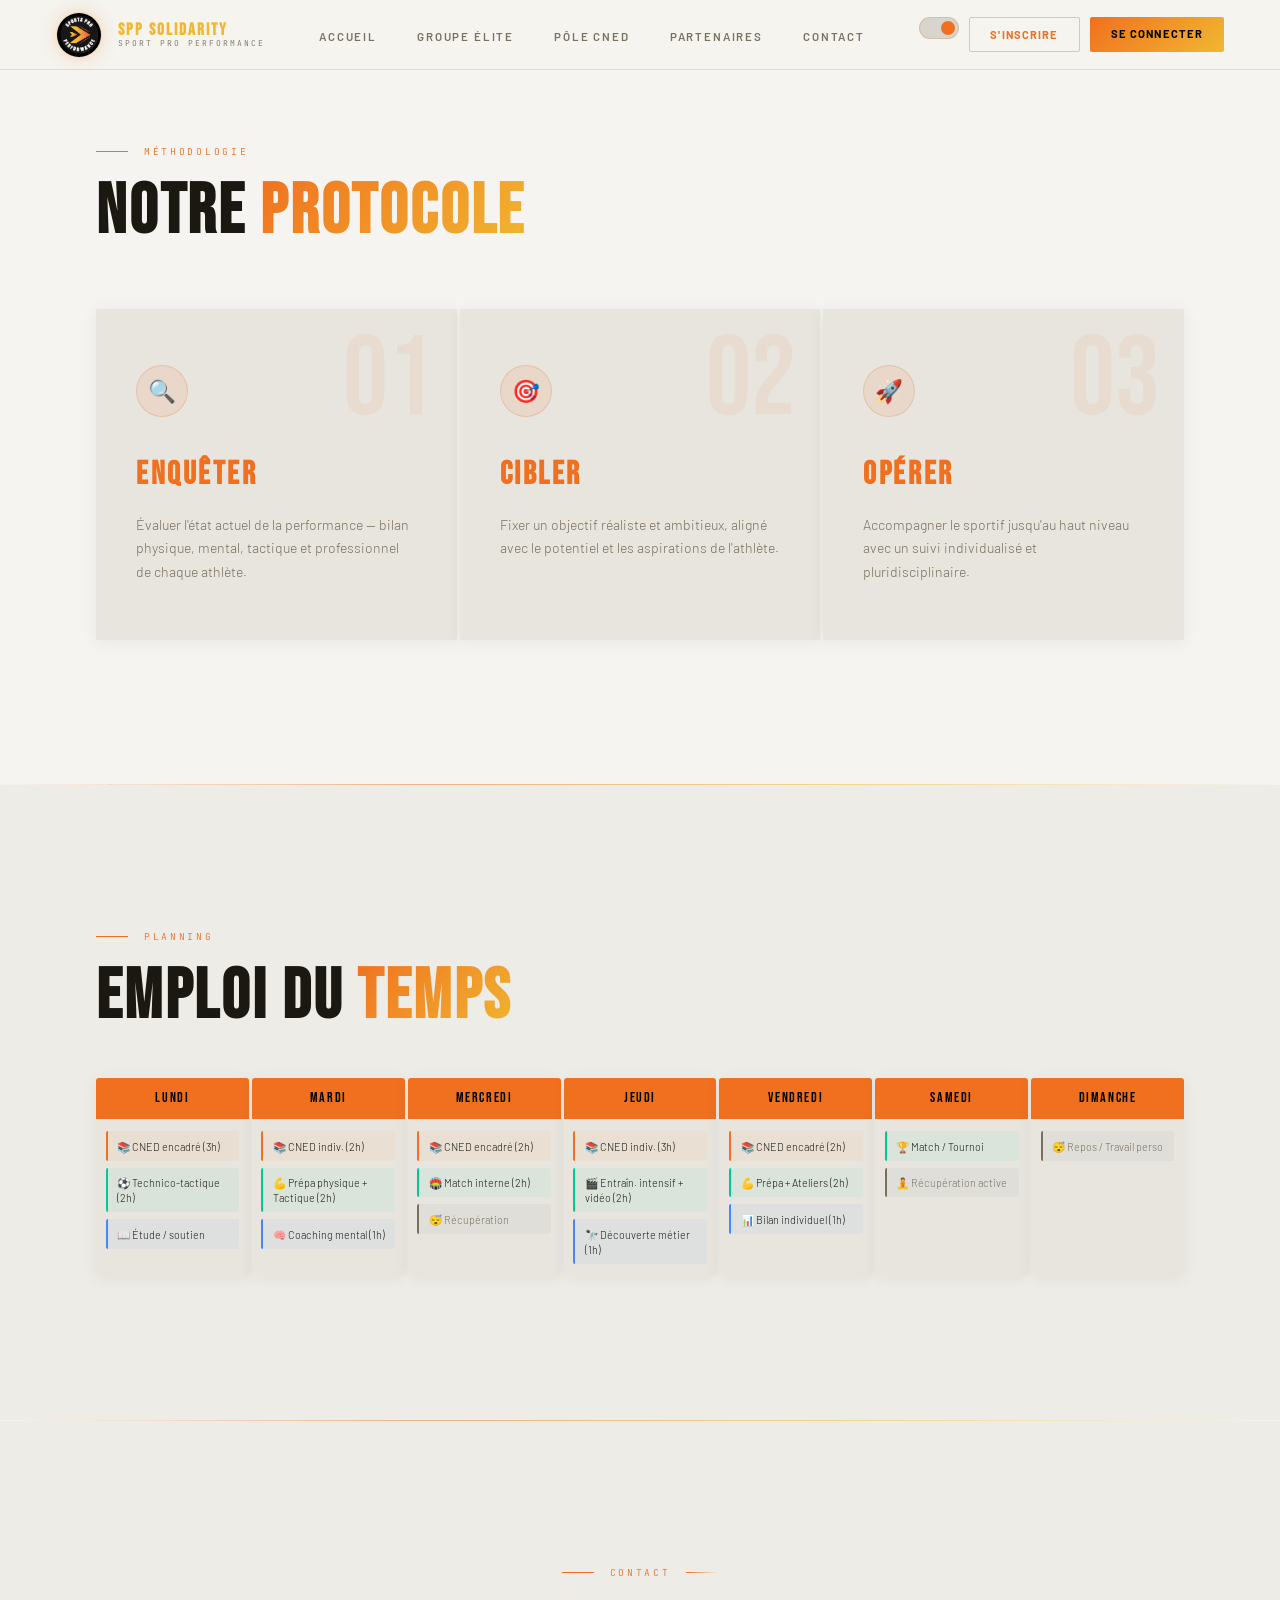
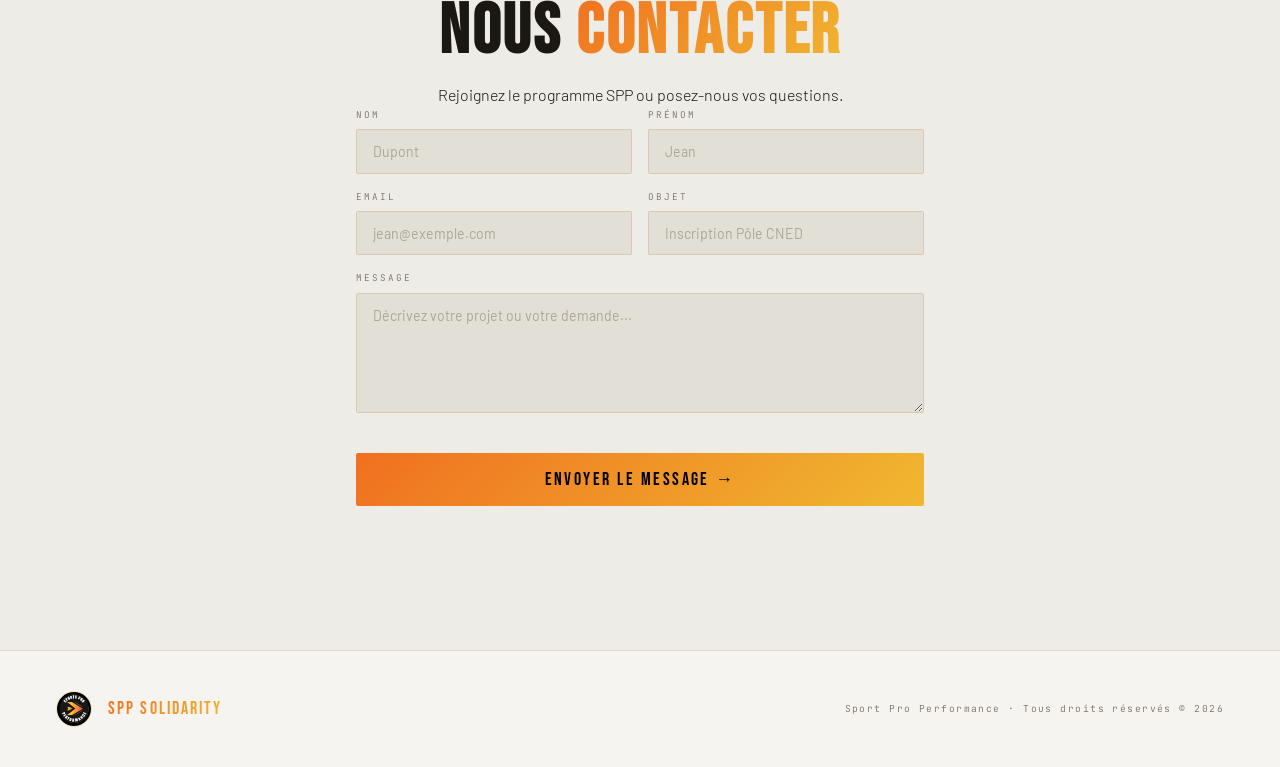
==== page2.html @ 74d5d593 "maj1" ====
<!DOCTYPE html>
<html lang="fr">
<head>
<meta charset="UTF-8">
<meta name="viewport" content="width=device-width, initial-scale=1.0">
<title>Groupe Élite — SPP Solidarity</title>
<meta name="description" content="Protocole d'entraînement du Groupe Élite SPP : enquêter, cibler, opérer. Planning hebdomadaire et accompagnement pluridisciplinaire.">
<link rel="icon" href="img/logo.png" type="image/png">
<link rel="preconnect" href="https://fonts.googleapis.com">
<link href="https://fonts.googleapis.com/css2?family=Bebas+Neue&family=Barlow:wght@300;400;600;700&family=JetBrains+Mono:wght@400;700&display=swap" rel="stylesheet">
<link rel="stylesheet" href="spp.css">
</head>
<body>

<canvas id="hero-canvas"></canvas>

<!-- NAV -->
<nav>
  <a class="nav-brand" href="index.html">
    <img src="LOGO_PLACEHOLDER" alt="SPP" class="nav-logo-img">
    <div class="nav-brand-text">
      <strong>SPP SOLIDARITY</strong>
      <span>Sport Pro Performance</span>
    </div>
  </a>
  <ul class="nav-links">
    <li><a href="index.html">Accueil</a></li>
    <li><a href="page2.html">Groupe Élite</a></li>
    <li><a href="page3.html">Pôle CNED</a></li>
    <li><a href="page4.html">Partenaires</a></li>
    <li><a href="index.html#contact">Contact</a></li>
  </ul>
  <div class="nav-ctas">
    <button id="theme-toggle" title="Basculer thème" aria-label="Toggle theme"></button>
    <a href="off.html" class="btn btn-ghost">S'inscrire</a>
    <a href="off.html" class="btn btn-cta">Se connecter</a>
  </div>
</nav>

<!-- PROTOCOL -->
<section class="protocol">
  <div class="wrap">
    <div class="reveal">
      <div class="section-meta">
        <div class="section-meta-line"></div>
        <span class="section-meta-label">Méthodologie</span>
      </div>
      <h2 class="section-title">Notre <em>protocole</em></h2>
    </div>
    <div class="protocol-steps">
      <div class="pstep reveal">
        <div class="pstep-bg-num">01</div>
        <div class="pstep-icon">🔍</div>
        <h3>Enquêter</h3>
        <p>Évaluer l'état actuel de la performance — bilan physique, mental, tactique et professionnel de chaque athlète.</p>
        <div class="pstep-stripe"></div>
      </div>
      <div class="pstep reveal" style="transition-delay:.1s">
        <div class="pstep-bg-num">02</div>
        <div class="pstep-icon">🎯</div>
        <h3>Cibler</h3>
        <p>Fixer un objectif réaliste et ambitieux, aligné avec le potentiel et les aspirations de l'athlète.</p>
        <div class="pstep-stripe"></div>
      </div>
      <div class="pstep reveal" style="transition-delay:.2s">
        <div class="pstep-bg-num">03</div>
        <div class="pstep-icon">🚀</div>
        <h3>Opérer</h3>
        <p>Accompagner le sportif jusqu'au haut niveau avec un suivi individualisé et pluridisciplinaire.</p>
        <div class="pstep-stripe"></div>
      </div>
    </div>
  </div>
</section>

<div class="grad-divider"></div>



<!-- PLANNING -->
<section class="planning">
  <div class="wrap">
    <div class="reveal">
      <div class="section-meta">
        <div class="section-meta-line"></div>
        <span class="section-meta-label">Planning</span>
      </div>
      <h2 class="section-title">Emploi du <em>temps</em></h2>
    </div>
    <div class="week-grid reveal">
      <div class="day">
        <div class="day-head">Lundi</div>
        <div class="day-slots">
          <div class="slot">📚 CNED encadré (3h)</div>
          <div class="slot s">⚽ Technico-tactique (2h)</div>
          <div class="slot m">📖 Étude / soutien</div>
        </div>
      </div>
      <div class="day">
        <div class="day-head">Mardi</div>
        <div class="day-slots">
          <div class="slot">📚 CNED indiv. (2h)</div>
          <div class="slot s">💪 Prépa physique + Tactique (2h)</div>
          <div class="slot m">🧠 Coaching mental (1h)</div>
        </div>
      </div>
      <div class="day">
        <div class="day-head">Mercredi</div>
        <div class="day-slots">
          <div class="slot">📚 CNED encadré (2h)</div>
          <div class="slot s">🏟️ Match interne (2h)</div>
          <div class="slot r">😴 Récupération</div>
        </div>
      </div>
      <div class="day">
        <div class="day-head">Jeudi</div>
        <div class="day-slots">
          <div class="slot">📚 CNED indiv. (3h)</div>
          <div class="slot s">🎬 Entraîn. intensif + vidéo (2h)</div>
          <div class="slot m">🔭 Découverte métier (1h)</div>
        </div>
      </div>
      <div class="day">
        <div class="day-head">Vendredi</div>
        <div class="day-slots">
          <div class="slot">📚 CNED encadré (2h)</div>
          <div class="slot s">💪 Prépa + Ateliers (2h)</div>
          <div class="slot m">📊 Bilan individuel (1h)</div>
        </div>
      </div>
      <div class="day">
        <div class="day-head">Samedi</div>
        <div class="day-slots">
          <div class="slot s">🏆 Match / Tournoi</div>
          <div class="slot r">🧘 Récupération active</div>
        </div>
      </div>
      <div class="day">
        <div class="day-head">Dimanche</div>
        <div class="day-slots">
          <div class="slot r">😴 Repos / Travail perso</div>
        </div>
      </div>
    </div>
  </div>
</section>



<div class="grad-divider"></div>

<!-- CONTACT -->
<section class="contact" id="contact">
  <div class="contact-inner">
    <div class="reveal">
      <div class="section-meta" style="justify-content:center">
        <div class="section-meta-line"></div>
        <span class="section-meta-label">Contact</span>
        <div class="section-meta-line" style="background:linear-gradient(to left, transparent, var(--orange))"></div>
      </div>
      <h2 class="section-title">Nous <em>contacter</em></h2>
      <p>Rejoignez le programme SPP ou posez-nous vos questions.</p>
    </div>
    <div class="form-grid reveal">
      <div class="fg"><label>Nom</label><input type="text" placeholder="Dupont"></div>
      <div class="fg"><label>Prénom</label><input type="text" placeholder="Jean"></div>
      <div class="fg"><label>Email</label><input type="email" placeholder="jean@exemple.com"></div>
      <div class="fg"><label>Objet</label><input type="text" placeholder="Inscription Pôle CNED"></div>
      <div class="fg full"><label>Message</label><textarea placeholder="Décrivez votre projet ou votre demande..."></textarea></div>
      <div class="full"><button class="btn-submit" id="submitBtn">Envoyer le message →</button></div>
    </div>
  </div>
</section>

<!-- FOOTER -->
<footer>
  <div class="footer-left">
    <img src="LOGO_PLACEHOLDER" alt="SPP" class="footer-logo-img">
    <span class="footer-brand">SPP SOLIDARITY</span>
  </div>
  <div class="footer-right">Sport Pro Performance · Tous droits réservés © 2026</div>
</footer>
<script src="spp.js"></script>
</body>
</html>
---- spp.css ----
:root {
  --bg: #050608;
  --surface: #0a0c0f;
  --card: #0f1217;
  --card2: #131720;
  --orange: #f07020;
  --orange2: #f89030;
  --gold: #f0b830;
  --gold2: #ffd060;
  --text: #eceef5;
  --muted: #606880;
  --faint: rgba(240,112,32,0.12);
  --border: rgba(240,112,32,0.14);
  --border2: rgba(240,184,48,0.1);
  --grad: linear-gradient(135deg, var(--orange), var(--gold));
  --font-head: 'Bebas Neue', sans-serif;
  --font-body: 'Barlow', sans-serif;
  --font-mono: 'JetBrains Mono', monospace;
}

*, *::before, *::after { margin:0; padding:0; box-sizing:border-box; }
html { scroll-behavior:smooth; }
body {
  background: var(--bg);
  color: var(--text);
  font-family: var(--font-body);
  font-weight: 300;
  overflow-x: hidden;
  line-height: 1.6;
}

/* ── CANVAS ── */
#hero-canvas {
  position: fixed;
  top:0; left:0; width:100%; height:100%;
  z-index:0; pointer-events:none;
}

/* ── NAV ── */
nav {
  position: fixed;
  top:0; left:0; right:0;
  z-index:200;
  height: 70px;
  display: flex;
  align-items: center;
  justify-content: space-between;
  padding: 0 3.5rem;
  background: rgba(5,6,8,0.92);
  backdrop-filter: blur(24px) saturate(180%);
  border-bottom: 1px solid var(--border);
}

.nav-brand {
  display: flex;
  align-items: center;
  gap: 1rem;
  text-decoration: none;
}
.nav-logo-img {
  width: 46px;
  height: 46px;
  border-radius: 50%;
  object-fit: cover;
  border: 1.5px solid rgba(240,184,48,0.4);
  box-shadow: 0 0 16px rgba(240,112,32,0.25);
}
.nav-brand-text { display:flex; flex-direction:column; line-height:1.1; }
.nav-brand-text strong {
  font-family: var(--font-head);
  font-size: 1.05rem;
  letter-spacing: .12em;
  color: var(--gold);
}
.nav-brand-text span {
  font-family: var(--font-mono);
  font-size: .5rem;
  letter-spacing: .25em;
  text-transform: uppercase;
  color: var(--muted);
}

.nav-links { display:flex; gap:2.5rem; list-style:none; }
.nav-links a {
  font-size:.72rem; font-weight:600;
  letter-spacing:.16em; text-transform:uppercase;
  color:var(--muted); text-decoration:none;
  transition:color .2s;
}
.nav-links a:hover { color:var(--orange); }

.nav-ctas { display:flex; gap:.6rem; }

.btn {
  font-size:.7rem; font-weight:700;
  letter-spacing:.1em; text-transform:uppercase;
  padding:.5rem 1.3rem; border-radius:2px;
  text-decoration:none; cursor:pointer;
  border:none; transition:all .2s;
  font-family: var(--font-body);
}
.btn-ghost {
  background:transparent;
  border:1px solid rgba(240,112,32,.4);
  color: var(--orange);
}
.btn-ghost:hover { border-color:var(--orange); background:rgba(240,112,32,.08); }
.btn-cta {
  background: var(--grad);
  color:#000;
}
.btn-cta:hover { filter:brightness(1.1); transform:translateY(-1px); }

/* ── HERO ── */
.hero {
  position:relative; z-index:1;
  min-height:100vh;
  display:flex; flex-direction:column;
  align-items:center; justify-content:center;
  text-align:center;
  padding: 8rem 2rem 6rem;
}

.hero-eyebrow {
  display:flex; align-items:center; gap:1rem;
  margin-bottom:2.5rem;
  animation: fadeUp .7s .2s both;
}
.hero-eyebrow-line {
  width: 40px; height:1px;
  background: linear-gradient(to right, transparent, var(--orange));
}
.hero-eyebrow-text {
  font-family: var(--font-mono);
  font-size:.62rem; letter-spacing:.28em;
  text-transform:uppercase; color:var(--orange);
}
.hero-eyebrow-line.r {
  background: linear-gradient(to left, transparent, var(--orange));
}

.hero-logo {
  width:130px; height:130px;
  border-radius:50%;
  border:2px solid rgba(240,184,48,.35);
  box-shadow:
    0 0 0 8px rgba(240,112,32,.06),
    0 0 0 16px rgba(240,112,32,.03),
    0 0 40px rgba(240,112,32,.2);
  margin-bottom:2.5rem;
  animation: fadeUp .7s .35s both, glow 4s 1.5s infinite ease-in-out;
  object-fit:cover;
}

.hero h1 {
  font-family: var(--font-head);
  font-size: clamp(4.5rem, 11vw, 10rem);
  letter-spacing:.03em;
  line-height:.92;
  text-transform:uppercase;
  animation: fadeUp .7s .5s both;
}
.hero h1 .line-accent {
  background: var(--grad);
  -webkit-background-clip: text;
  -webkit-text-fill-color: transparent;
  background-clip: text;
}
.hero h1 .line-outline {
  -webkit-text-stroke: 1px rgba(240,112,32,.35);
  color:transparent;
}

.hero-sub {
  margin-top:2rem;
  font-size:1rem; font-weight:300;
  color:var(--muted); max-width:560px;
  line-height:1.75;
  animation: fadeUp .7s .65s both;
}

.hero-kpis {
  margin-top:3.5rem;
  display:flex; gap:3.5rem;
  animation: fadeUp .7s .8s both;
}
.kpi { text-align:center; }
.kpi-n {
  font-family: var(--font-head);
  font-size:2.8rem; letter-spacing:.06em;
  line-height:1;
  background: var(--grad);
  -webkit-background-clip:text;
  -webkit-text-fill-color:transparent;
  background-clip:text;
}
.kpi-l {
  font-size:.65rem; font-weight:700;
  letter-spacing:.2em; text-transform:uppercase;
  color:var(--muted); margin-top:.3rem;
}
.kpi-sep {
  width:1px;
  background: linear-gradient(to bottom, transparent, rgba(240,112,32,.3), transparent);
  align-self:stretch;
}

.scroll-indicator {
  position:absolute; bottom:2.5rem; left:50%;
  transform:translateX(-50%);
  display:flex; flex-direction:column; align-items:center; gap:.5rem;
  animation: fadeUp .7s 1s both;
}
.scroll-indicator span {
  font-family:var(--font-mono); font-size:.55rem;
  letter-spacing:.25em; text-transform:uppercase; color:var(--muted);
}
.scroll-bar {
  width:1px; height:48px;
  background: linear-gradient(to bottom, var(--orange), transparent);
  animation: scrollPulse 2s infinite;
}

/* ── DIVIDER ── */
.grad-divider {
  height:1px;
  background: linear-gradient(to right, transparent, var(--orange), var(--gold), transparent);
  position:relative; z-index:1;
  opacity:.5;
}

/* ── SECTIONS SHARED ── */
section { position:relative; z-index:1; }

.wrap {
  max-width:1200px; margin:0 auto;
  padding:0 3.5rem;
}

.section-meta {
  display:flex; align-items:center; gap:1rem;
  margin-bottom:1.2rem;
}
.section-meta-line { width:32px; height:1px; background:var(--orange); }
.section-meta-label {
  font-family:var(--font-mono); font-size:.6rem;
  letter-spacing:.28em; text-transform:uppercase;
  color:var(--orange);
}

.section-title {
  font-family:var(--font-head);
  font-size:clamp(2.8rem,5.5vw,5rem);
  letter-spacing:.04em; line-height:.95;
  text-transform:uppercase;
}
.section-title em {
  font-style:normal;
  background: var(--grad);
  -webkit-background-clip:text;
  -webkit-text-fill-color:transparent;
  background-clip:text;
}

/* ── DDA ── */
.dda {
  padding:9rem 0;
  background: var(--surface);
}

.dda-inner {
  display:grid;
  grid-template-columns:1fr 1fr;
  gap:7rem; align-items:center;
}

.dda-copy p {
  color:var(--muted); font-size:.95rem;
  line-height:1.85; margin-top:1.5rem;
}
.dda-copy p + p { margin-top:1rem; }

.dda-pillars {
  display:flex; flex-direction:column; gap:1.25rem;
}
.pillar {
  display:flex; align-items:flex-start; gap:1.5rem;
  padding:1.5rem 1.75rem;
  border:1px solid var(--border);
  border-radius:3px;
  background:rgba(240,112,32,.03);
  position:relative; overflow:hidden;
  transition:border-color .3s, transform .3s;
}
.pillar::after {
  content:'';
  position:absolute; left:0; top:0; bottom:0;
  width:3px;
  background: var(--grad);
  opacity:0; transition:opacity .3s;
}
.pillar:hover { border-color:rgba(240,112,32,.4); transform:translateX(4px); }
.pillar:hover::after { opacity:1; }
.pillar-letter {
  font-family:var(--font-head);
  font-size:3.5rem; line-height:1; color:var(--orange);
  opacity:.2; flex-shrink:0; width:55px;
  transition: opacity .3s;
}
.pillar:hover .pillar-letter { opacity:.5; }
.pillar-body h3 {
  font-weight:700; font-size:.85rem;
  letter-spacing:.12em; text-transform:uppercase;
  color:var(--orange); margin-bottom:.5rem;
}
.pillar-body p { font-size:.88rem; color:var(--muted); line-height:1.65; }

/* ── PROTOCOL ── */
.protocol { padding:9rem 0; background:var(--bg); }

.protocol-steps {
  margin-top:4rem;
  display:grid; grid-template-columns:repeat(3,1fr);
  gap:3px;
}

.pstep {
  background:var(--card);
  padding:3.5rem 2.5rem;
  position:relative; overflow:hidden;
  transition:background .3s;
}
.pstep:hover { background:var(--card2); }

.pstep-bg-num {
  position:absolute; right:1.5rem; top:1rem;
  font-family:var(--font-head); font-size:7rem;
  color:rgba(240,112,32,.05); line-height:1;
  user-select:none; pointer-events:none;
}

.pstep-icon {
  width:52px; height:52px;
  background: var(--faint);
  border:1px solid var(--border);
  border-radius:50%;
  display:flex; align-items:center; justify-content:center;
  font-size:1.4rem;
  margin-bottom:2rem;
  transition:border-color .3s, box-shadow .3s;
}
.pstep:hover .pstep-icon {
  border-color:rgba(240,112,32,.5);
  box-shadow:0 0 20px rgba(240,112,32,.15);
}

.pstep h3 {
  font-family:var(--font-head);
  font-size:2rem; letter-spacing:.08em;
  color:var(--orange); margin-bottom:.75rem;
}
.pstep p { font-size:.875rem; color:var(--muted); line-height:1.7; }

.pstep-stripe {
  position:absolute; bottom:0; left:0;
  height:2px; width:0;
  background: var(--grad);
  transition:width .5s ease;
}
.pstep:hover .pstep-stripe { width:100%; }

/* ── COMPETENCES ── */
.competences {
  padding:9rem 0;
  background:var(--surface);
  position:relative; overflow:hidden;
}
.competences::before {
  content:'DDA';
  position:absolute; right:-3rem; top:50%;
  transform:translateY(-50%);
  font-family:var(--font-head);
  font-size:22rem; line-height:1;
  color:rgba(240,112,32,.03);
  user-select:none; pointer-events:none;
  letter-spacing:.06em;
}

.comp-grid {
  margin-top:4rem;
  display:grid; grid-template-columns:repeat(2,1fr);
  gap:1.5rem;
}

.comp-card {
  background:var(--card);
  border:1px solid transparent;
  border-radius:3px;
  padding:2.5rem;
  transition:border-color .3s, transform .3s;
  position:relative; overflow:hidden;
}
.comp-card::before {
  content:'';
  position:absolute; top:0; left:0; right:0;
  height:2px;
  background: var(--grad);
  transform:scaleX(0); transform-origin:left;
  transition:transform .3s;
}
.comp-card:hover {
  border-color:var(--border);
  transform:translateY(-4px);
}
.comp-card:hover::before { transform:scaleX(1); }

.comp-card-icon {
  width:44px; height:44px;
  background:var(--faint);
  border:1px solid var(--border);
  border-radius:50%;
  display:flex; align-items:center; justify-content:center;
  font-size:1.2rem; margin-bottom:1.25rem;
}
.comp-card h3 {
  font-weight:700; font-size:.85rem;
  letter-spacing:.1em; text-transform:uppercase;
  color:var(--text); margin-bottom:.6rem;
}
.comp-card p { font-size:.875rem; color:var(--muted); line-height:1.7; }

/* ── PROGRAMME ── */
.programme { padding:9rem 0; background:var(--bg); }

.table-wrap {
  margin-top:3rem;
  border-radius:4px;
  border:1px solid var(--border);
  overflow:hidden;
}
table { width:100%; border-collapse:collapse; }
thead th {
  background:var(--card);
  font-family:var(--font-mono);
  font-size:.62rem; letter-spacing:.2em;
  text-transform:uppercase; color:var(--orange);
  padding:1.1rem 1.5rem; text-align:left;
  border-bottom:1px solid var(--border);
}
tbody tr { border-bottom:1px solid rgba(255,255,255,.025); transition:background .2s; }
tbody tr:last-child { border-bottom:none; }
tbody tr:hover { background:rgba(240,112,32,.03); }
tbody th {
  font-weight:700; font-size:.825rem;
  color:var(--text); padding:1rem 1.5rem;
  white-space:nowrap; vertical-align:top;
}
tbody td { font-size:.825rem; color:var(--muted); padding:1rem 1.5rem; line-height:1.65; }

/* ── PLANNING ── */
.planning { padding:9rem 0; background:var(--surface); }

.week-grid {
  margin-top:3rem;
  display:grid; grid-template-columns:repeat(7,1fr);
  gap:3px;
}
.day {
  background:var(--card);
  border-radius:3px;
  overflow:hidden;
  transition:transform .25s;
}
.day:hover { transform:translateY(-6px); }

.day-head {
  background:var(--orange);
  text-align:center;
  font-family:var(--font-head);
  font-size:.85rem; letter-spacing:.12em;
  text-transform:uppercase;
  padding:.6rem .5rem;
  color:#000;
}
.day-slots { padding:.75rem .6rem; display:flex; flex-direction:column; gap:.45rem; }
.slot {
  font-size:.67rem; line-height:1.4;
  padding:.45rem .6rem;
  border-radius:2px;
  border-left:2px solid var(--orange);
  background:rgba(240,112,32,.06);
  color:var(--text);
}
.slot.s { border-color:#00c896; background:rgba(0,200,150,.06); }
.slot.m { border-color:#4488ff; background:rgba(68,136,255,.06); }
.slot.r { border-color:var(--muted); background:rgba(96,104,128,.06); color:var(--muted); }

/* ── AMBASSADOR ── */
.ambassador { padding:9rem 0; background:var(--bg); }

.ambass-inner {
  display:grid;
  grid-template-columns:1fr 1fr;
  gap:7rem; align-items:center;
}

.ambass-card {
  background:var(--card);
  border:1px solid var(--border);
  border-radius:4px;
  padding:3.5rem 3rem;
  text-align:center;
  position:relative; overflow:hidden;
}
.ambass-card::before {
  content:'';
  position:absolute; top:0; left:0; right:0;
  height:3px; background:var(--grad);
}
.ambass-avatar {
  width: 120px;
  height: 120px;
  border-radius: 50%;
  overflow: hidden;

  margin: 0 auto 1.5rem;

  border: 3px solid #f07020;

  display: block;
  position: relative;
}

.ambass-avatar img {
  width: 100%;
  height: 100%;

  object-fit: cover;

  /* 👇 CENTRAGE VISAGE (clé) */
  object-position: center top;

  /* 👇 ajuste si besoin */
  transform: scale(1.15);

  display: block;
}
.ambass-card h3 {
  font-family:var(--font-head);
  font-size:2.2rem; letter-spacing:.08em;
  background:var(--grad);
  -webkit-background-clip:text; -webkit-text-fill-color:transparent;
  background-clip:text; margin-bottom:.35rem;
}
.ambass-role {
  font-family:var(--font-mono);
  font-size:.62rem; letter-spacing:.22em;
  text-transform:uppercase; color:var(--muted);
  margin-bottom:1.5rem;
}
.ambass-card p { font-size:.875rem; color:var(--muted); line-height:1.75; }

/* ── QUOTE ── */
.quote-block {
  margin-top:2rem;
  padding:1.5rem 2rem;
  border-left:3px solid var(--orange);
  background:rgba(240,112,32,.04);
  border-radius:0 3px 3px 0;
}
.quote-block p {
  font-family:var(--font-head);
  font-size:1.4rem; letter-spacing:.06em;
  color:var(--text); line-height:1.3;
  margin:0;
}
.quote-block span {
  font-family:var(--font-mono);
  font-size:.6rem; letter-spacing:.2em;
  text-transform:uppercase; color:var(--orange);
  margin-top:.75rem; display:block;
}

/* ── CONTACT ── */
.contact { padding:9rem 0; background:var(--surface); }
.contact-inner {
  max-width:680px; margin:0 auto;
  padding:0 3.5rem; text-align:center;
}
.contact-inner .section-title { margin-bottom:1rem; }
.contact-inner > p { color:var(--muted); margin-bottom:3rem; font-size:.95rem; }

.form-grid { display:grid; grid-template-columns:1fr 1fr; gap:1rem; text-align:left; }
.form-grid .full { grid-column:1/-1; }
.fg { display:flex; flex-direction:column; gap:.4rem; }
.fg label {
  font-family:var(--font-mono); font-size:.58rem;
  letter-spacing:.22em; text-transform:uppercase; color:var(--muted);
}
.fg input, .fg textarea {
  background:var(--card); border:1px solid var(--border);
  border-radius:2px; padding:.8rem 1rem;
  color:var(--text); font-family:var(--font-body);
  font-size:.88rem; outline:none;
  transition:border-color .2s, box-shadow .2s; width:100%;
}
.fg input::placeholder, .fg textarea::placeholder { color:rgba(96,104,128,.6); }
.fg input:focus, .fg textarea:focus {
  border-color:var(--orange);
  box-shadow:0 0 0 3px rgba(240,112,32,.08);
}
.fg textarea { resize:vertical; min-height:120px; }

.btn-submit {
  margin-top:1.5rem; width:100%;
  padding:1rem; background:var(--grad);
  color:#000; border:none; border-radius:2px;
  font-family:var(--font-head);
  font-size:1.1rem; letter-spacing:.14em;
  text-transform:uppercase;
  cursor:pointer; transition:filter .2s, transform .2s;
}
.btn-submit:hover { filter:brightness(1.1); transform:translateY(-2px); }

/* ── FOOTER ── */
footer {
  background:var(--bg);
  border-top:1px solid var(--border);
  padding:2.5rem 3.5rem;
  display:flex; align-items:center;
  justify-content:space-between;
  position:relative; z-index:1;
}
.footer-left { display:flex; align-items:center; gap:1rem; }
.footer-logo-img {
  width:36px; height:36px; border-radius:50%;
  border:1px solid rgba(240,184,48,.3);
  object-fit:cover;
}
.footer-brand {
  font-family:var(--font-head);
  font-size:1.1rem; letter-spacing:.12em;
  background:var(--grad);
  -webkit-background-clip:text; -webkit-text-fill-color:transparent;
  background-clip:text;
}
.footer-right {
  font-family:var(--font-mono); font-size:.6rem;
  letter-spacing:.15em; color:var(--muted);
}

/* ── REVEAL ── */
.reveal { opacity:0; transform:translateY(28px); transition:opacity .65s ease, transform .65s ease; }
.reveal.visible { opacity:1; transform:none; }

/* ── KEYFRAMES ── */
@keyframes fadeUp {
  from { opacity:0; transform:translateY(18px); }
  to   { opacity:1; transform:none; }
}
@keyframes scrollPulse {
  0%,100% { opacity:.3; transform:scaleY(1); }
  50%      { opacity:1; transform:scaleY(1.15); }
}
@keyframes glow {
  0%,100% { box-shadow:0 0 0 8px rgba(240,112,32,.06),0 0 0 16px rgba(240,112,32,.03),0 0 40px rgba(240,112,32,.2); }
  50%     { box-shadow:0 0 0 8px rgba(240,112,32,.1),0 0 0 16px rgba(240,112,32,.05),0 0 60px rgba(240,112,32,.35); }
}

/* ── LIGHT THEME ── */
html.light {
  --bg: #f5f4f0;
  --surface: #eeece7;
  --card: #e8e5de;
  --card2: #e2dfd7;
  --text: #1a1810;
  --muted: #7a7060;
  --faint: rgba(240,112,32,0.1);
  --border: rgba(200,90,20,0.18);
  --border2: rgba(200,90,20,0.12);
}

html.light nav {
  background: rgba(245,244,240,0.94);
}

html.light .pstep,
html.light .day,
html.light .comp-card,
html.light .ambass-card {
  box-shadow: 0 2px 16px rgba(0,0,0,0.06);
}

html.light tbody tr { border-bottom: 1px solid rgba(0,0,0,.06); }
html.light tbody tr:hover { background: rgba(240,112,32,.05); }

html.light .fg input,
html.light .fg textarea {
  background: var(--card2);
  color: var(--text);
}

html.light .fg input::placeholder,
html.light .fg textarea::placeholder { color: rgba(120,110,90,.5); }

html.light .hero h1 .line-outline {
  -webkit-text-stroke: 1px rgba(180,80,10,.3);
}

html.light .pstep-bg-num { color: rgba(240,112,32,.07); }
html.light .competences::before { color: rgba(240,112,32,.04); }

/* ── THEME TOGGLE BUTTON ── */
#theme-toggle {
  width: 40px; height: 22px;
  background: var(--card);
  border: 1px solid var(--border);
  border-radius: 100px;
  cursor: pointer;
  position: relative;
  transition: background .3s, border-color .3s;
  flex-shrink: 0;
  outline: none;
}
#theme-toggle::after {
  content: '';
  position: absolute;
  top: 3px; left: 3px;
  width: 14px; height: 14px;
  border-radius: 50%;
  background: var(--orange);
  transition: transform .3s, background .3s;
}
html.light #theme-toggle { background: #d8d5ce; }
html.light #theme-toggle::after { transform: translateX(18px); }

.theme-icon {
  font-size: .8rem;
  margin-right: .15rem;
  user-select: none;
  pointer-events: none;
}

/* ── HERO PARTENAIRE ── */
.hero-partner {
  padding: 10rem 0 6rem;
  text-align: center;
}
.hero-partner h1 {
  font-family: var(--font-head);
  font-size: clamp(3.5rem, 8vw, 7rem);
  text-transform: uppercase;
  letter-spacing: .04em;
}
.hero-partner p {
  margin-top: 1.5rem;
  color: var(--muted);
  max-width: 600px;
  margin-left: auto;
  margin-right: auto;
}

/* ── WHY PARTNER ── */
.why-partner {
  padding: 9rem 0;
  background: var(--surface);
}
.grid-3 {
  display: grid;
  grid-template-columns: repeat(3,1fr);
  gap: 1.5rem;
  margin-top: 3rem;
}
.grid-3 div {
  background: var(--card);
  padding: 2rem;
  border: 1px solid var(--border);
  transition: transform .3s, border-color .3s;
}
.grid-3 div:hover {
  transform: translateY(-6px);
  border-color: rgba(240,112,32,.4);
}

/* ── PARTNERS TYPES ── */
.partners-types {
  padding: 9rem 0;
  background: var(--bg);
}

/* ── BENEFITS ── */
.benefits {
  padding: 9rem 0;
  background: var(--surface);
}
.benefits ul {
  margin-top: 2rem;
}
.benefits li {
  margin: 1rem 0;
  font-size: .9rem;
  color: var(--muted);
}

/* ── STATS ── */
.stats {
  padding: 9rem 0;
  background: var(--bg);
}
.grid-4 {
  display: grid;
  grid-template-columns: repeat(4,1fr);
  gap: 1.5rem;
  margin-top: 3rem;
}
.grid-4 div {
  text-align: center;
  background: var(--card);
  padding: 2rem;
  border: 1px solid var(--border);
}
.grid-4 strong {
  font-family: var(--font-head);
  font-size: 2.5rem;
  display: block;
  background: var(--grad);
  -webkit-background-clip: text;
  -webkit-text-fill-color: transparent;
}

/* ── LOGOS ── */
.partners-logos {
  padding: 7rem 0;
  text-align: center;
}
.logos {
  margin-top: 2.5rem;
  display: flex;
  justify-content: center;
  gap: 3rem;
  flex-wrap: wrap;
}
.logos img {
  height: 50px;
  opacity: .7;
  transition: opacity .3s;
}
.logos img:hover { opacity: 1; }

/* ── CTA FIXE ── */
.floating-cta {
  position: fixed;
  bottom: 25px;
  right: 25px;
  background: var(--grad);
  color: #000;
  padding: 12px 18px;
  border-radius: 30px;
  font-size: .7rem;
  font-weight: 700;
  letter-spacing: .1em;
  text-transform: uppercase;
  text-decoration: none;
  z-index: 300;
}

/* ── RESPONSIVE ── */
@media(max-width:900px){
  .grid-3, .grid-4 {
    grid-template-columns: 1fr;
  }
}

/* ── RESPONSIVE MOBILE ── */
@media(max-width:768px){
  nav { padding: 0 1.5rem; gap: .75rem; }
  .nav-links { display:none; }
  .nav-ctas .btn-ghost { display:none; }

  .hero h1 { font-size: clamp(3.5rem, 14vw, 6rem); }
  .hero-kpis { gap:1.5rem; }

  .dda-inner,
  .ambass-inner { grid-template-columns:1fr; gap:3rem; }

  .protocol-steps { grid-template-columns:1fr; gap:3px; }

  .comp-grid { grid-template-columns:1fr; }

  .week-grid { grid-template-columns: repeat(2,1fr); gap:3px; }

  .wrap { padding:0 1.5rem; }
  .contact-inner { padding:0 1.5rem; }
  .form-grid { grid-template-columns:1fr; }
  .form-grid .full { grid-column:1; }

  footer { flex-direction:column; gap:1rem; text-align:center; padding:2rem 1.5rem; }
  .hero-partner { padding:8rem 0 4rem; }
  .grid-3, .grid-4 { grid-template-columns:1fr; }
}

@media(max-width:480px){
  .week-grid { grid-template-columns:1fr; }
  .hero-kpis { flex-direction:column; gap:1rem; }
  .kpi-sep { width:40px; height:1px; background:linear-gradient(to right,transparent,rgba(240,112,32,.3),transparent); align-self:auto; }
}

/* ── BENEFITS list fallback ── */
.benefits ul { list-style:none; margin-top:2rem; display:flex; flex-direction:column; gap:.85rem; }
.benefits li {
  font-size:.9rem; color:var(--muted);
  padding:.9rem 1.25rem;
  border:1px solid var(--border);
  border-left:3px solid var(--orange);
  background:rgba(240,112,32,.03);
  border-radius:0 3px 3px 0;
}

/* ── LOGOS with links ── */
.logos a {
  display:inline-flex;
  align-items:center;
  transition:opacity .3s, transform .3s;
}
.logos a:hover { opacity:1; transform:translateY(-2px); }
.logos a img { opacity:.7; transition:opacity .3s; }
.logos a:hover img { opacity:1; }
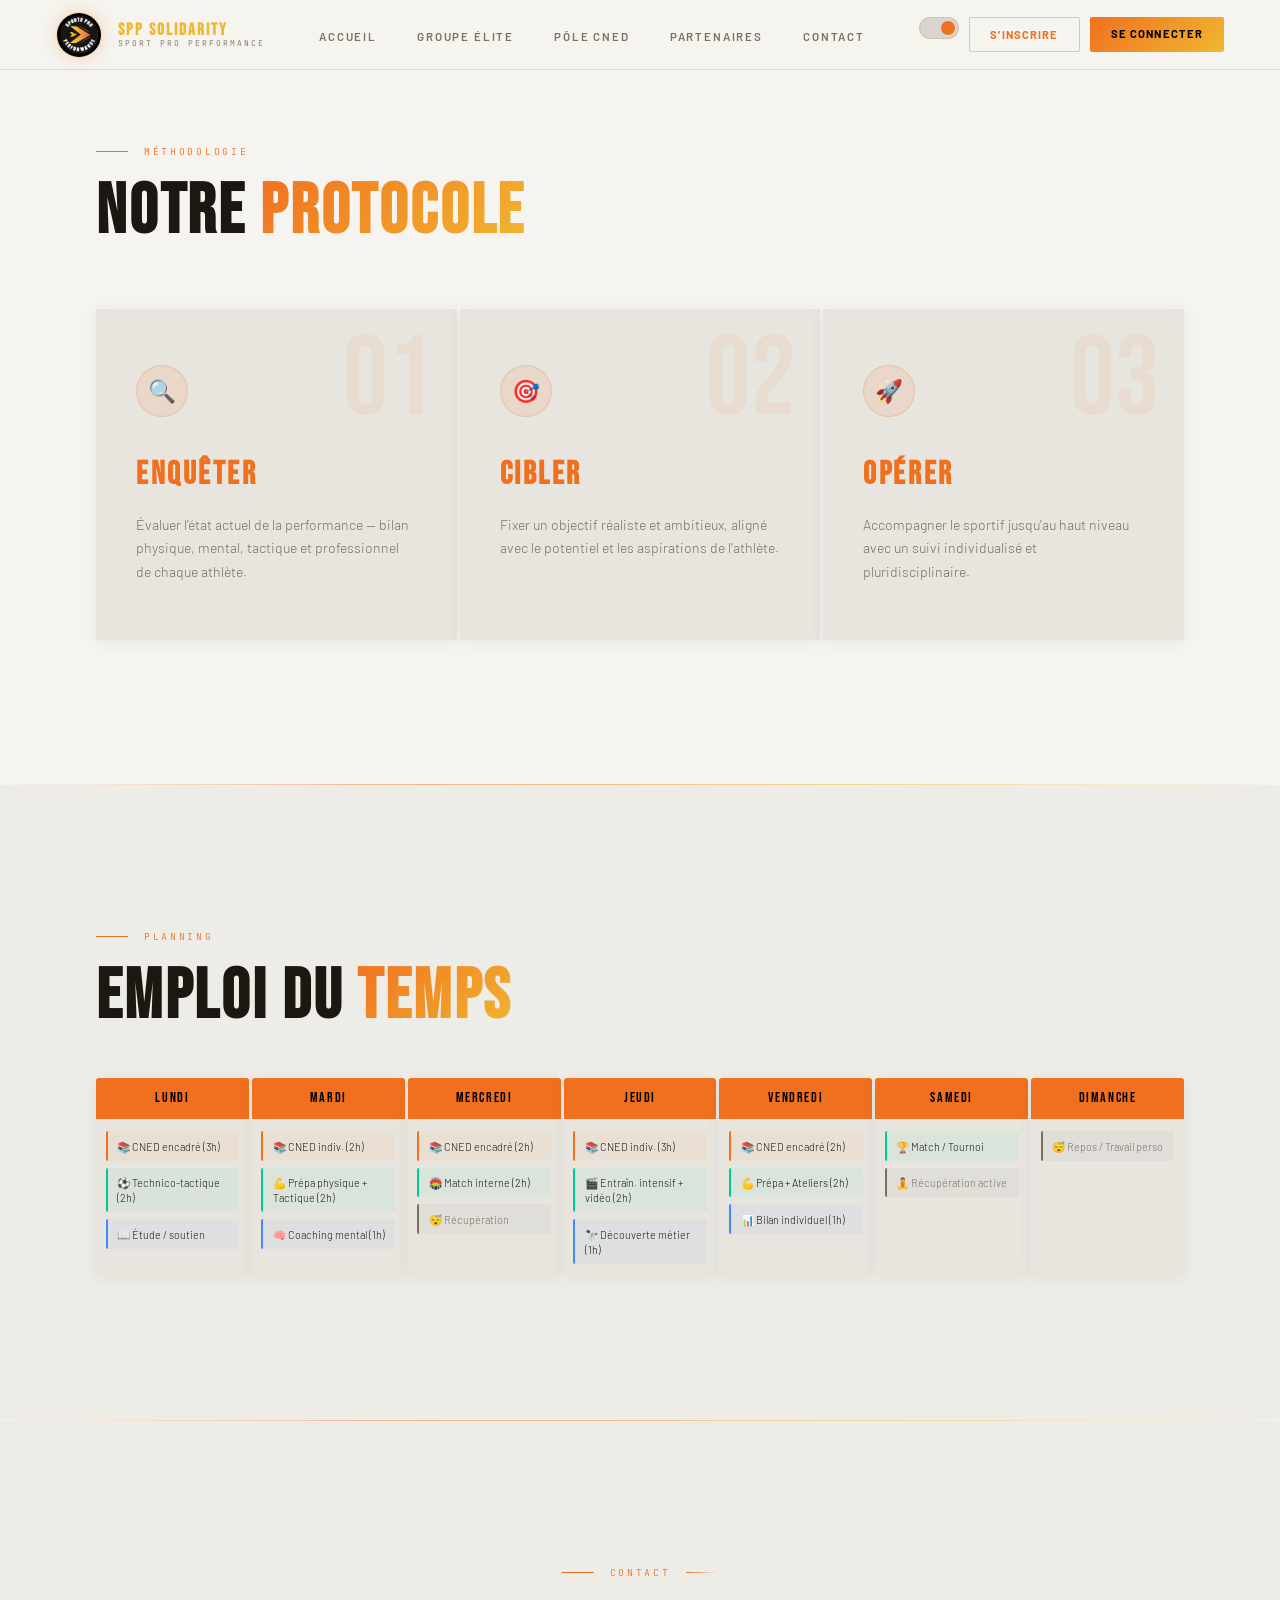
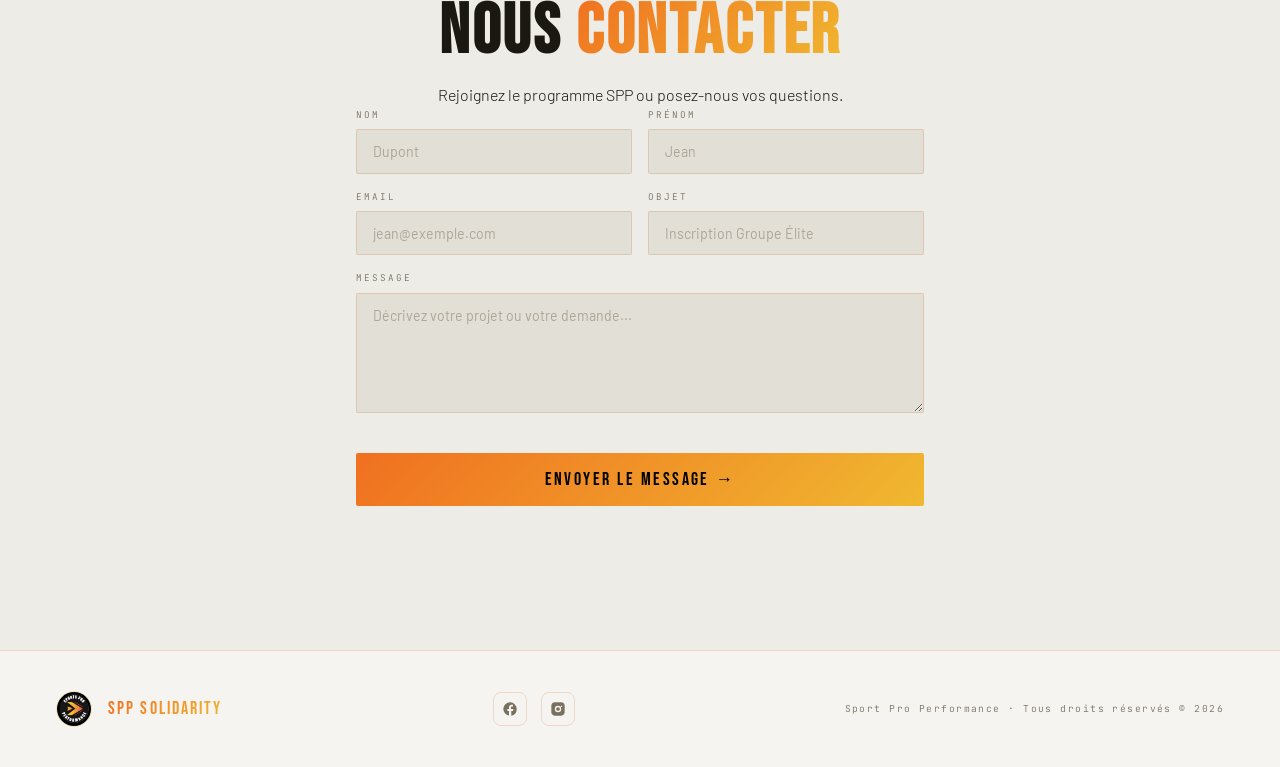
==== commit 2954b322: "fulladd" ====
--- a/page2.html
+++ b/page2.html
@@ -165,7 +165,7 @@
       <div class="fg"><label>Nom</label><input type="text" placeholder="Dupont"></div>
       <div class="fg"><label>Prénom</label><input type="text" placeholder="Jean"></div>
       <div class="fg"><label>Email</label><input type="email" placeholder="jean@exemple.com"></div>
-      <div class="fg"><label>Objet</label><input type="text" placeholder="Inscription Pôle CNED"></div>
+      <div class="fg"><label>Objet</label><input type="text" placeholder="Inscription Groupe Élite"></div>
       <div class="fg full"><label>Message</label><textarea placeholder="Décrivez votre projet ou votre demande..."></textarea></div>
       <div class="full"><button class="btn-submit" id="submitBtn">Envoyer le message →</button></div>
     </div>
@@ -178,7 +178,30 @@
     <img src="LOGO_PLACEHOLDER" alt="SPP" class="footer-logo-img">
     <span class="footer-brand">SPP SOLIDARITY</span>
   </div>
-  <div class="footer-right">Sport Pro Performance · Tous droits réservés © 2026</div>
+
+  <!-- 🔥 Réseaux sociaux -->
+  <div class="footer-social">
+    <a href="https://www.facebook.com/sportsproperformance/?locale=fr_FR" target="_blank" aria-label="Facebook">
+      <svg viewBox="0 0 24 24" fill="currentColor">
+        <path d="M22 12a10 10 0 1 0-11.5 9.9v-7H8v-3h2.5V9.5c0-2.5 1.5-3.9 3.7-3.9 1.1 0 2.3.2 2.3.2v2.5h-1.3c-1.3 0-1.7.8-1.7 1.6V12H17l-.4 3h-2.7v7A10 10 0 0 0 22 12"/>
+      </svg>
+    </a>
+
+    <a href="https://www.instagram.com/sports_pro_performance/" target="_blank" aria-label="Instagram">
+      <svg viewBox="0 0 24 24" fill="currentColor">
+        <path d="M7 2C4.2 2 2 4.2 2 7v10c0 2.8 2.2 5 5 5h10c2.8 
+        0 5-2.2 5-5V7c0-2.8-2.2-5-5-5H7zm5 
+        5.2A4.8 4.8 0 1 1 7.2 12 4.8 4.8 0 0 1 12 
+        7.2zm0 2A2.8 2.8 0 1 0 14.8 12 2.8 2.8 0 0 0 
+        12 9.2zm5.3-2.3a1.1 1.1 0 1 1-1.1 1.1 
+        1.1 1.1 0 0 1 1.1-1.1z"/>
+      </svg>
+    </a>
+  </div>
+
+  <div class="footer-right">
+    Sport Pro Performance · Tous droits réservés © 2026
+  </div>
 </footer>
 <script src="spp.js"></script>
 </body>
--- a/spp.css
+++ b/spp.css
@@ -649,6 +649,36 @@
   letter-spacing:.15em; color:var(--muted);
 }
 
+.footer-social {
+  display:flex;
+  gap:14px;
+  align-items:center;
+}
+
+.footer-social a {
+  width:34px;
+  height:34px;
+  display:flex;
+  align-items:center;
+  justify-content:center;
+  border:1px solid var(--border);
+  border-radius:8px;
+  color:var(--muted);
+  transition:all .25s;
+}
+
+.footer-social a:hover {
+  color:#fff;
+  border-color:var(--accent);
+  background:var(--accent);
+  transform:translateY(-2px);
+}
+
+.footer-social svg {
+  width:16px;
+  height:16px;
+}
+
 /* ── REVEAL ── */
 .reveal { opacity:0; transform:translateY(28px); transition:opacity .65s ease, transform .65s ease; }
 .reveal.visible { opacity:1; transform:none; }
@@ -765,6 +795,50 @@
   padding: 9rem 0;
   background: var(--surface);
 }
+.why-grid {
+  display: grid;
+  grid-template-columns: repeat(4, 1fr);
+  gap: 1.5rem;
+  margin-top: 3rem;
+}
+.why-card {
+  background: var(--card);
+  border: 1px solid var(--border);
+  border-top: 3px solid var(--orange);
+  padding: 2.25rem 1.75rem;
+  display: flex;
+  flex-direction: column;
+  gap: .85rem;
+  transition: transform .3s, box-shadow .3s;
+}
+.why-card:hover {
+  transform: translateY(-8px);
+  box-shadow: 0 16px 40px rgba(240,112,32,.15);
+}
+.why-icon {
+  font-size: 2rem;
+  line-height: 1;
+}
+.why-card h3 {
+  font-family: var(--font-head);
+  font-size: 1.2rem;
+  text-transform: uppercase;
+  letter-spacing: .08em;
+  color: var(--fg);
+}
+.why-card p {
+  font-size: .88rem;
+  color: var(--muted);
+  line-height: 1.7;
+}
+@media(max-width:1000px) {
+  .why-grid { grid-template-columns: repeat(2,1fr); }
+}
+@media(max-width:600px) {
+  .why-grid { grid-template-columns: 1fr; }
+}
+
+/* ── GRID-3 (autres pages) ── */
 .grid-3 {
   display: grid;
   grid-template-columns: repeat(3,1fr);
@@ -782,24 +856,91 @@
   border-color: rgba(240,112,32,.4);
 }
 
-/* ── PARTNERS TYPES ── */
-.partners-types {
-  padding: 9rem 0;
-  background: var(--bg);
-}
-
-/* ── BENEFITS ── */
-.benefits {
-  padding: 9rem 0;
+/* ── PARTNERS TYPES (supprimé – fusionné avec WHY) ── */
+
+/* ── PARTNERS SHOWCASE GRID ── */
+.partners-showcase {
+  padding: 7rem 0;
   background: var(--surface);
 }
-.benefits ul {
-  margin-top: 2rem;
-}
-.benefits li {
-  margin: 1rem 0;
-  font-size: .9rem;
+.partners-grid {
+  display: grid;
+  grid-template-columns: repeat(3, 1fr);
+  gap: 1.75rem;
+  margin-top: 3rem;
+}
+.partner-card {
+  background: var(--card);
+  border: 1px solid var(--border);
+  border-radius: 4px;
+  display: flex;
+  flex-direction: column;
+  transition: transform .3s, border-color .3s, box-shadow .3s;
+  overflow: hidden;
+}
+.partner-card:hover {
+  transform: translateY(-6px);
+  border-color: rgba(240,112,32,.45);
+  box-shadow: 0 12px 36px rgba(0,0,0,.25);
+}
+.partner-logo-wrap {
+  background: #fff;
+  display: flex;
+  align-items: center;
+  justify-content: center;
+  padding: 1.5rem 2rem;
+  min-height: 100px;
+  border-bottom: 1px solid var(--border);
+}
+.partner-logo-wrap img {
+  max-height: 64px;
+  max-width: 160px;
+  width: auto;
+  object-fit: contain;
+}
+.partner-info {
+  padding: 1.5rem 1.75rem;
+  display: flex;
+  flex-direction: column;
+  gap: .65rem;
+  flex: 1;
+}
+.partner-info h3 {
+  font-family: var(--font-head);
+  font-size: 1.15rem;
+  text-transform: uppercase;
+  letter-spacing: .08em;
+  color: var(--fg);
+}
+.partner-info p {
+  font-size: .85rem;
   color: var(--muted);
+  line-height: 1.65;
+  flex: 1;
+}
+.partner-link {
+  display: inline-block;
+  margin-top: .5rem;
+  font-size: .75rem;
+  font-weight: 700;
+  letter-spacing: .1em;
+  text-transform: uppercase;
+  color: var(--orange);
+  text-decoration: none;
+  transition: opacity .2s;
+}
+.partner-link:hover { opacity: .7; }
+.partner-link--muted {
+  color: var(--muted);
+  cursor: default;
+}
+.partner-card--unknown { opacity: .8; }
+
+@media(max-width:900px) {
+  .partners-grid { grid-template-columns: repeat(2,1fr); }
+}
+@media(max-width:600px) {
+  .partners-grid { grid-template-columns: 1fr; }
 }
 
 /* ── STATS ── */
@@ -925,3 +1066,168 @@
 .logos a:hover { opacity:1; transform:translateY(-2px); }
 .logos a img { opacity:.7; transition:opacity .3s; }
 .logos a:hover img { opacity:1; }
+
+
+/* ── SECTION 2 MONDES ── */
+.worlds {
+  padding: 9rem 0;
+  background: var(--bg);
+  text-align: center;
+}
+
+/* Titre */
+.worlds-title {
+  font-family: var(--font-head);
+  font-size: clamp(1.8rem, 3.5vw, 3rem);
+  text-transform: uppercase;
+  letter-spacing: .05em;
+  margin-bottom: 3.5rem;
+  line-height: 1.1;
+}
+.worlds-title em {
+  font-style: normal;
+  background: var(--grad);
+  -webkit-background-clip: text;
+  -webkit-text-fill-color: transparent;
+  background-clip: text;
+}
+
+/* Wrapper diagram (position relative pour le SVG en overlay) */
+.worlds-diagram {
+  position: relative;
+}
+
+/* SVG lignes de connexion */
+.worlds-svg {
+  display: block;
+  width: 100%;
+  height: 80px;
+  margin-bottom: -2px;
+  overflow: visible;
+}
+
+/* Logo apex centré au sommet du triangle */
+.worlds-apex {
+  position: absolute;
+  top: 0;
+  left: 50%;
+  transform: translateX(-50%) translateY(-50%);
+  z-index: 2;
+}
+.worlds-apex img {
+  width: 72px;
+  height: 72px;
+  border-radius: 50%;
+  border: 2px solid rgba(240,184,48,.5);
+  box-shadow: 0 0 24px rgba(240,112,32,.35);
+  filter: drop-shadow(0 0 8px rgba(240,112,32,.3));
+  background: var(--card);
+}
+
+/* Ligne des 3 blocs */
+.worlds-inner {
+  display: flex;
+  align-items: flex-start;
+  justify-content: space-between;
+  gap: 3rem;
+  padding-top: 1.5rem;
+}
+
+/* blocs gauche / droite */
+.world {
+  width: 28%;
+  text-align: center;
+}
+
+.world-title {
+  font-family: var(--font-head);
+  letter-spacing: .08em;
+  font-size: 1.2rem;
+  margin-bottom: 1.5rem;
+  text-transform: uppercase;
+}
+
+/* cercle image */
+.world-circle {
+  width: 240px;
+  height: 240px;
+  border-radius: 50%;
+  overflow: hidden;
+  margin: 0 auto;
+  border: 2px solid var(--border);
+  box-shadow: 0 0 40px rgba(240,112,32,.15);
+  transition: transform .4s ease, box-shadow .4s ease;
+}
+.world-circle:hover {
+  transform: scale(1.05);
+  box-shadow: 0 0 60px rgba(240,112,32,.35);
+}
+.world-circle img {
+  width: 100%;
+  height: 100%;
+  object-fit: cover;
+}
+.world p {
+  margin-top: 1.5rem;
+  font-size: .88rem;
+  color: var(--muted);
+  line-height: 1.7;
+}
+
+/* Centre */
+.worlds-middle {
+  width: 44%;
+  text-align: center;
+  display: flex;
+  flex-direction: column;
+  align-items: center;
+  padding-top: .5rem;
+}
+
+/* flèche */
+.worlds-arrow {
+  position: relative;
+  background: var(--grad);
+  color: #000;
+  padding: 1.2rem 2rem;
+  font-family: var(--font-head);
+  letter-spacing: .08em;
+  text-transform: uppercase;
+  font-size: .9rem;
+  margin: 0 auto 1.5rem;
+  width: 90%;
+  box-shadow: 0 10px 30px rgba(240,112,32,.25);
+  clip-path: polygon(0 0, calc(100% - 36px) 0, 100% 50%, calc(100% - 36px) 100%, 0 100%);
+}
+
+/* texte central */
+.worlds-text {
+  font-size: .85rem;
+  color: var(--muted);
+  line-height: 1.75;
+  max-width: 380px;
+}
+
+/* ── RESPONSIVE ── */
+@media(max-width: 1000px) {
+  .worlds-inner {
+    flex-direction: column;
+    align-items: center;
+  }
+  .world,
+  .worlds-middle {
+    width: 100%;
+  }
+  .world-circle {
+    width: 200px;
+    height: 200px;
+  }
+  .worlds-svg {
+    display: none;
+  }
+  .worlds-apex {
+    position: static;
+    transform: none;
+    margin: 0 auto 2rem;
+  }
+}
